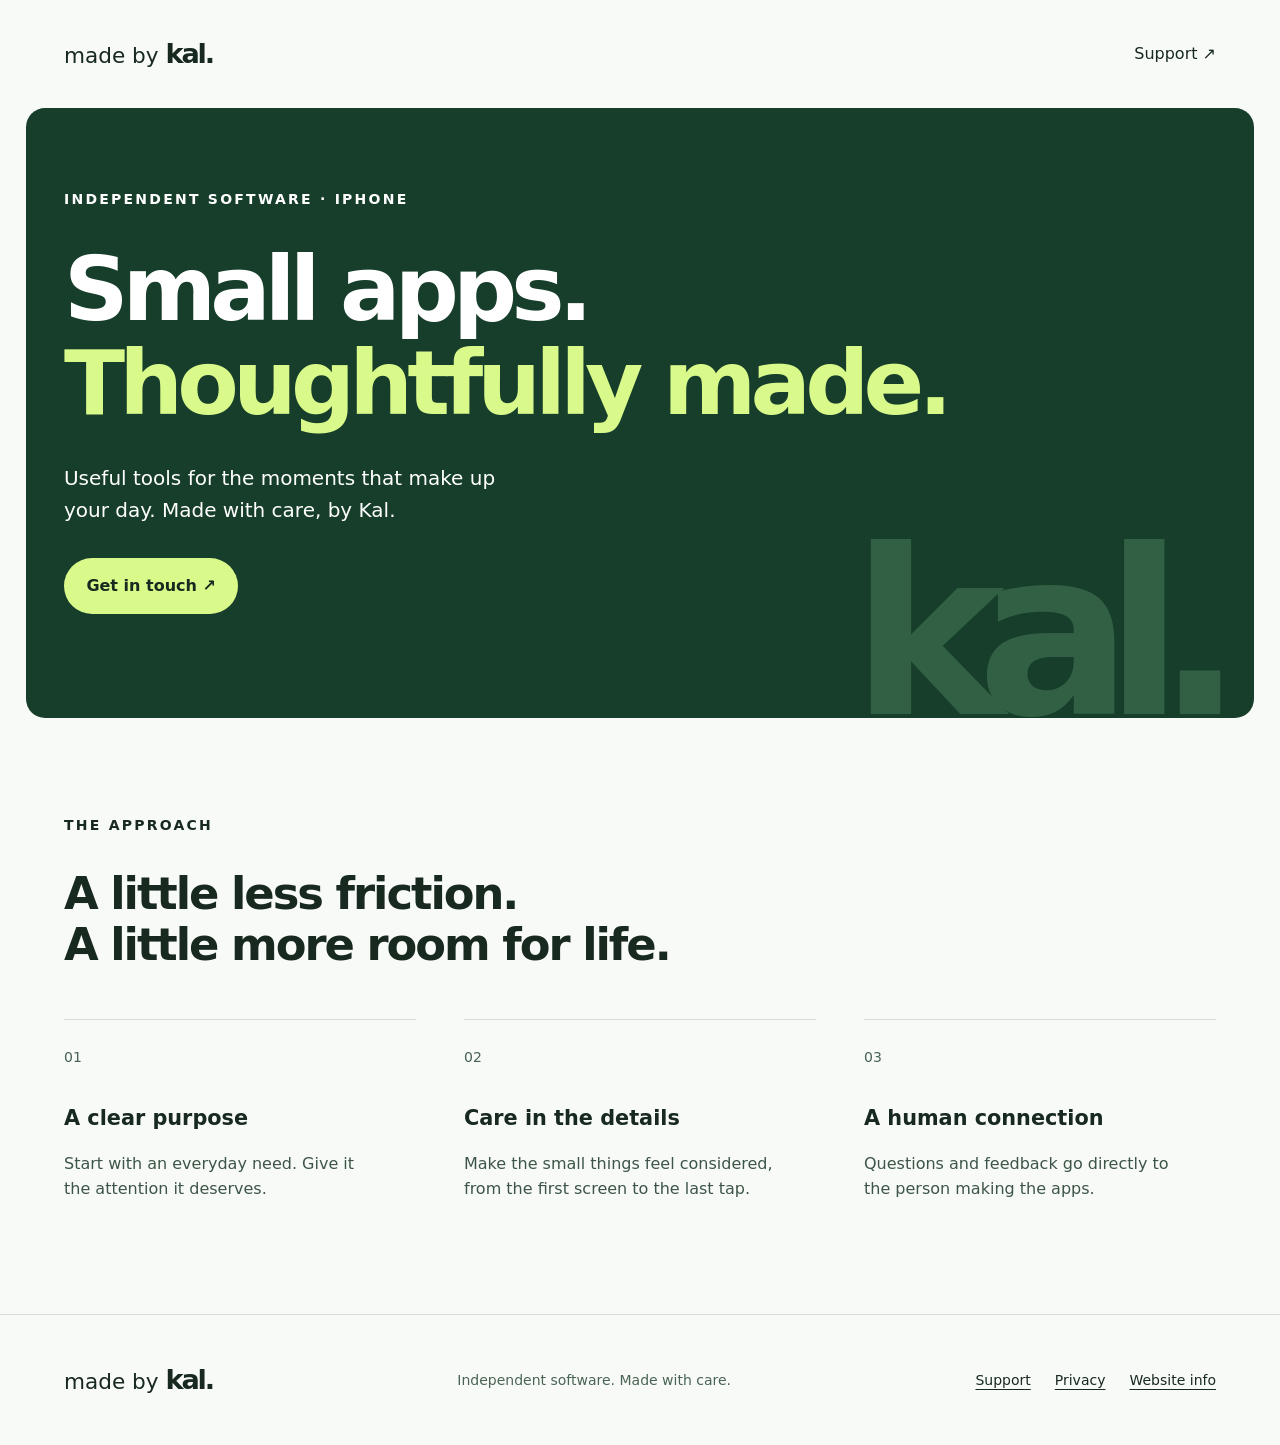
==== index.html @ 5716bead "Prepare Made by Kal public website draft" ====
<!doctype html>
<html lang="en"><head><meta charset="utf-8"><meta name="viewport" content="width=device-width,initial-scale=1"><meta name="robots" content="noindex,nofollow"><title>Made by Kal — Thoughtful iPhone apps</title><meta name="description" content="Independent iPhone apps made with care for everyday life."><link rel="canonical" href="https://madebykal.com/"><meta property="og:title" content="Made by Kal — Thoughtful iPhone apps"><meta property="og:description" content="Independent iPhone apps made with care for everyday life."><meta property="og:type" content="website"><link rel="icon" href="./assets/icon.svg" type="image/svg+xml"><link rel="stylesheet" href="./assets/site.css"></head><body><a class="skip" href="#main">Skip to content</a><header><a class="brand" href="./index.html" aria-label="Made by Kal home">made by <strong>kal.</strong></a><nav aria-label="Main navigation"><a href="./support/index.html">Support ↗</a></nav></header><main id="main"><section class="hero"><p class="eyebrow">Independent software · iPhone</p><h1>Small apps.<br><span>Thoughtfully made.</span></h1><p class="intro">Useful tools for the moments that make up your day. Made with care, by Kal.</p><a class="button" href="./support/index.html">Get in touch ↗</a><div class="signature" aria-hidden="true">kal.</div></section><section class="approach"><p class="eyebrow">The approach</p><h2>A little less friction.<br>A little more room for life.</h2><div class="principles"><article><span>01</span><h3>A clear purpose</h3><p>Start with an everyday need. Give it the attention it deserves.</p></article><article><span>02</span><h3>Care in the details</h3><p>Make the small things feel considered, from the first screen to the last tap.</p></article><article><span>03</span><h3>A human connection</h3><p>Questions and feedback go directly to the person making the apps.</p></article></div></section></main><footer><a class="brand" href="./index.html">made by <strong>kal.</strong></a><p>Independent software. Made with care.</p><nav aria-label="Footer navigation"><a href="./support/index.html">Support</a><a href="./privacy/index.html">Privacy</a><a href="./terms/index.html">Website info</a></nav></footer></body></html>
---- assets/site.css ----
:root{color-scheme:light;--ink:#18291f;--paper:#f8faf8;--green:#163e2b;--accent:#d9fa8b;--line:#d4ddd6}*{box-sizing:border-box}html{scroll-behavior:smooth}body{margin:0;background:var(--paper);color:var(--ink);font-family:system-ui,-apple-system,BlinkMacSystemFont,"Segoe UI",sans-serif;font-size:1rem;line-height:1.6}a{color:inherit;text-underline-offset:.25em}a:focus-visible{outline:3px solid #258349;outline-offset:6px}header,footer{max-width:1440px;margin:auto;padding:2rem 5vw;display:flex;align-items:center;justify-content:space-between;gap:2rem}.brand{font-size:1.35rem;text-decoration:none;white-space:nowrap}.brand strong{font-size:1.7rem;letter-spacing:-.08em}header nav a{text-decoration:none}.hero{position:relative;overflow:hidden;margin:0 2vw;background:var(--green);color:white;padding:5rem max(3vw,1.5rem) 6rem;border-radius:1.2rem;min-height:610px}.eyebrow{text-transform:uppercase;letter-spacing:.16em;font-size:.875rem;font-weight:650;margin:0 0 2rem}h1{font-size:clamp(3rem,7vw,7rem);line-height:1.05;letter-spacing:-.065em;font-weight:600;margin:0 0 2rem;max-width:1050px}.hero h1 span{color:var(--accent)}.intro{max-width:480px;font-size:1.25rem;line-height:1.6;margin:0 0 2rem}.button{display:inline-flex;align-items:center;background:var(--accent);color:var(--ink);text-decoration:none;padding:.95rem 1.4rem;border-radius:100px;font-weight:650}.button:hover{background:white;box-shadow:0 0 0 1px var(--ink)}.signature{position:absolute;bottom:-2rem;right:3vw;font-size:clamp(7rem,18vw,17rem);line-height:1;letter-spacing:-.12em;font-weight:750;color:#326044;pointer-events:none}.hero .button,.hero .intro{position:relative;z-index:1}.approach{max-width:1280px;margin:auto;padding:6rem 5vw}h2{font-size:clamp(2rem,3.5vw,3.5rem);line-height:1.15;letter-spacing:-.045em;font-weight:550;margin:0 0 3rem}.principles{display:grid;grid-template-columns:repeat(3,1fr);gap:3rem}.principles article{border-top:1px solid var(--line);padding-top:1.5rem}.principles span{font-size:.875rem;color:#496454}h3{font-size:1.3rem;margin:2rem 0 .8rem}.principles p{max-width:320px;color:#3d5547}.page{max-width:1180px;margin:auto;padding:5rem 5vw 7rem}.page h1{font-size:clamp(3rem,5.5vw,5.5rem)}.text-link{font-size:clamp(1rem,3vw,1.7rem);overflow-wrap:anywhere}.prose{max-width:680px;margin-top:3rem}.prose h2{font-size:1.55rem;letter-spacing:-.025em;margin:2.5rem 0 .75rem}.prose p{color:#344e3e;font-size:1.05rem}.prose a{overflow-wrap:anywhere}footer{border-top:1px solid var(--line);flex-wrap:wrap;padding-top:2.5rem;padding-bottom:2.5rem}footer p{font-size:.875rem;color:#496454}footer nav{display:flex;gap:1.5rem;font-size:.875rem}.skip{position:absolute;top:-100px;left:1rem;padding:1rem;background:white;z-index:5}.skip:focus{top:1rem}@media(max-width:700px){header,footer{padding:1.4rem 6vw}.hero{padding:3.5rem 6vw 5rem;min-height:auto;margin:0 3vw}.hero h1{font-size:clamp(3rem,10.5vw,4.5rem)}.signature{display:none}.hero .intro{font-size:1.1rem}.approach{padding:4rem 7vw}.principles{grid-template-columns:1fr;gap:1.5rem}.principles p{max-width:none}h3{margin-top:1rem}footer{align-items:flex-start;flex-direction:column;gap:.6rem}footer nav{flex-wrap:wrap}.page{padding:3rem 7vw 5rem}}@media(prefers-reduced-motion:reduce){html{scroll-behavior:auto}}
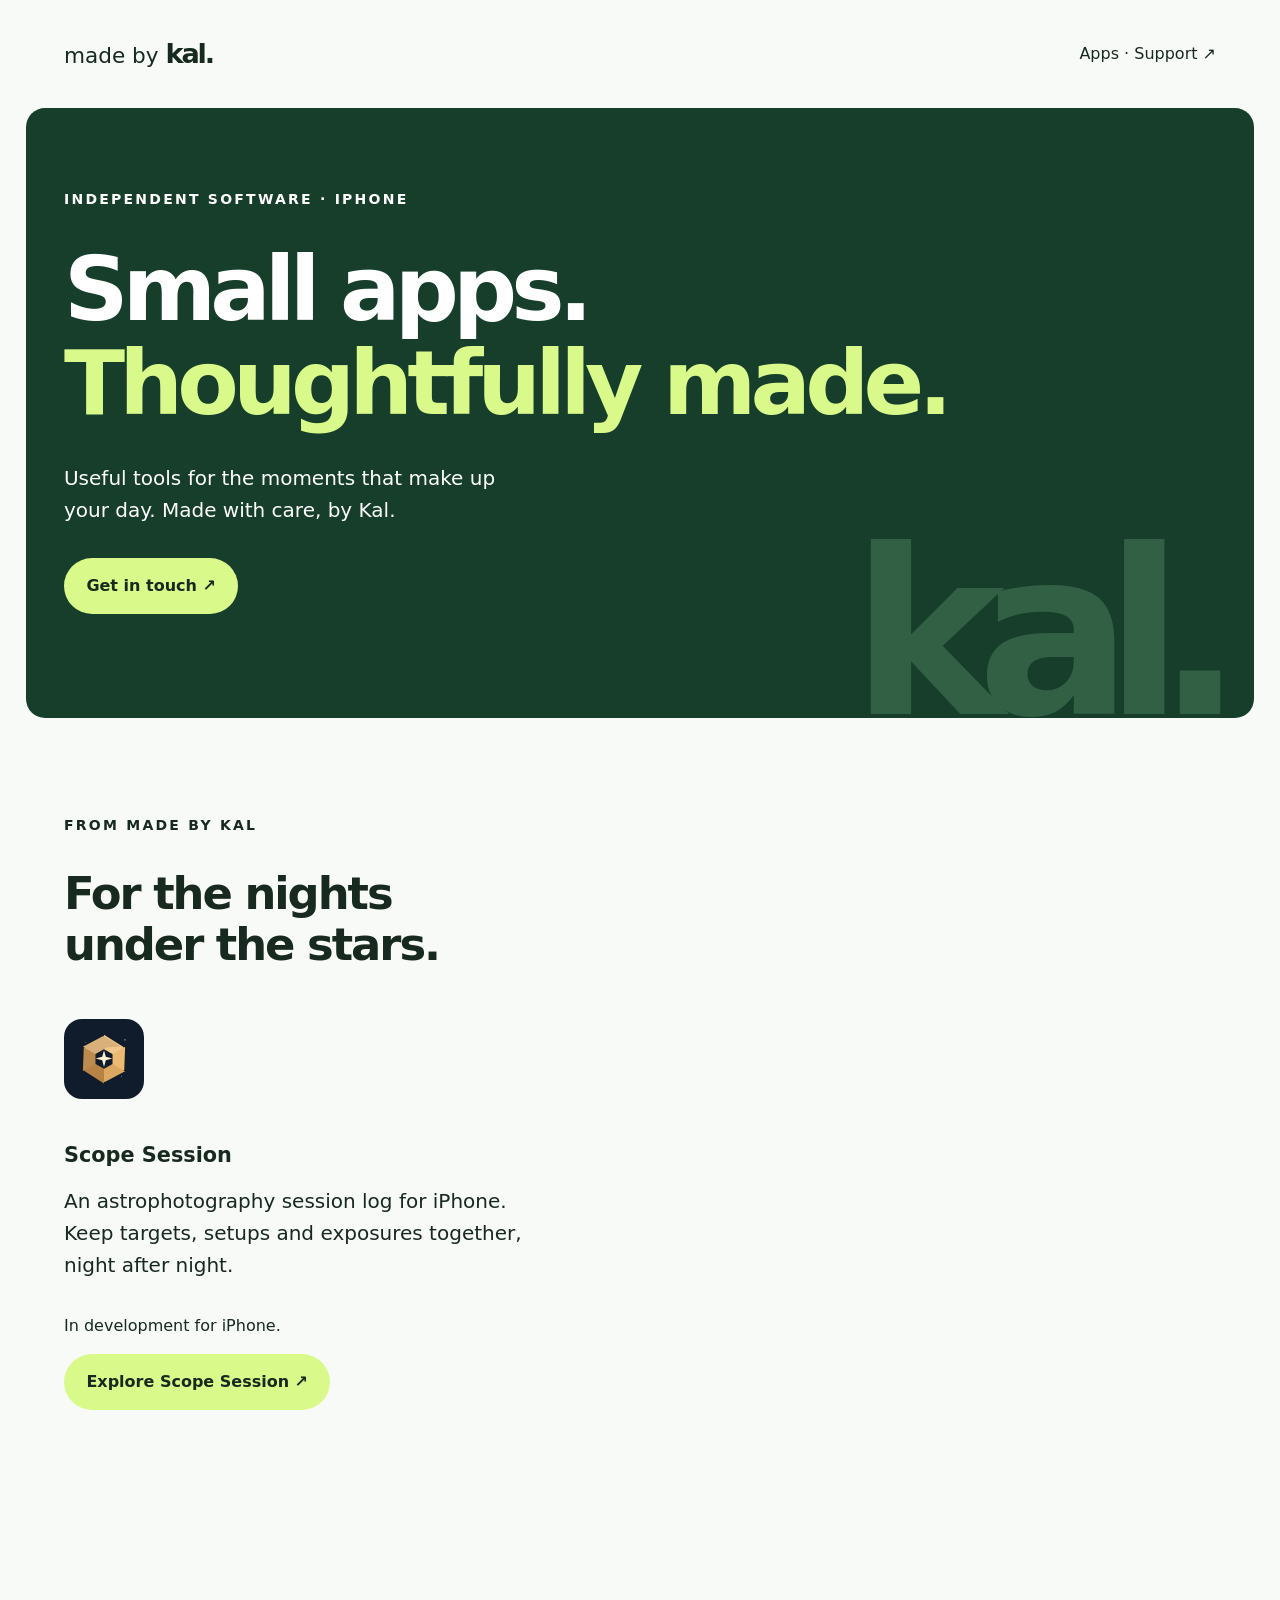
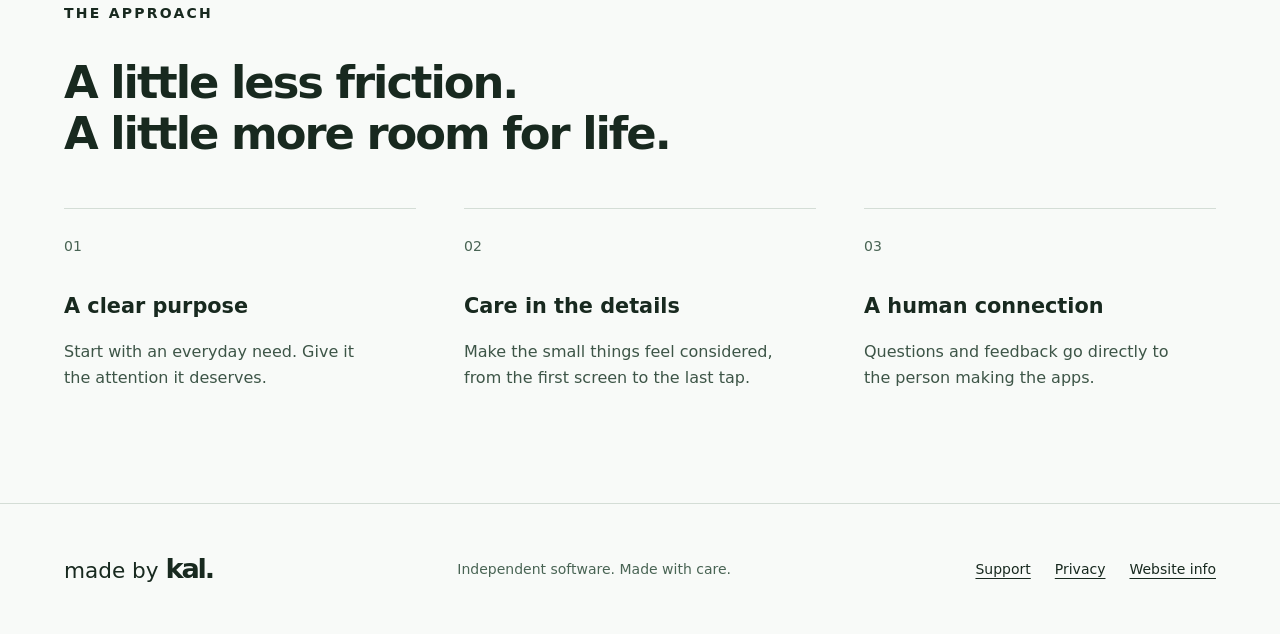
==== commit 34338e7f: "Expand Scope Session landing page and portfolio discovery" ====
--- a/index.html
+++ b/index.html
@@ -1,2 +1,2 @@
 <!doctype html>
-<html lang="en"><head><meta charset="utf-8"><meta name="viewport" content="width=device-width,initial-scale=1"><meta name="robots" content="noindex,nofollow"><title>Made by Kal — Thoughtful iPhone apps</title><meta name="description" content="Independent iPhone apps made with care for everyday life."><link rel="canonical" href="https://madebykal.com/"><meta property="og:title" content="Made by Kal — Thoughtful iPhone apps"><meta property="og:description" content="Independent iPhone apps made with care for everyday life."><meta property="og:type" content="website"><link rel="icon" href="./assets/icon.svg" type="image/svg+xml"><link rel="stylesheet" href="./assets/site.css"></head><body><a class="skip" href="#main">Skip to content</a><header><a class="brand" href="./index.html" aria-label="Made by Kal home">made by <strong>kal.</strong></a><nav aria-label="Main navigation"><a href="./support/index.html">Support ↗</a></nav></header><main id="main"><section class="hero"><p class="eyebrow">Independent software · iPhone</p><h1>Small apps.<br><span>Thoughtfully made.</span></h1><p class="intro">Useful tools for the moments that make up your day. Made with care, by Kal.</p><a class="button" href="./support/index.html">Get in touch ↗</a><div class="signature" aria-hidden="true">kal.</div></section><section class="approach"><p class="eyebrow">The approach</p><h2>A little less friction.<br>A little more room for life.</h2><div class="principles"><article><span>01</span><h3>A clear purpose</h3><p>Start with an everyday need. Give it the attention it deserves.</p></article><article><span>02</span><h3>Care in the details</h3><p>Make the small things feel considered, from the first screen to the last tap.</p></article><article><span>03</span><h3>A human connection</h3><p>Questions and feedback go directly to the person making the apps.</p></article></div></section></main><footer><a class="brand" href="./index.html">made by <strong>kal.</strong></a><p>Independent software. Made with care.</p><nav aria-label="Footer navigation"><a href="./support/index.html">Support</a><a href="./privacy/index.html">Privacy</a><a href="./terms/index.html">Website info</a></nav></footer></body></html>
+<html lang="en"><head><meta charset="utf-8"><meta name="viewport" content="width=device-width,initial-scale=1"><meta name="robots" content="index,follow"><title>Made by Kal — Thoughtful iPhone apps</title><meta name="description" content="Independent iPhone apps made with care for everyday life."><link rel="canonical" href="https://madebykal.com/"><meta property="og:title" content="Made by Kal — Thoughtful iPhone apps"><meta property="og:description" content="Independent iPhone apps made with care for everyday life."><meta property="og:type" content="website"><link rel="icon" href="./assets/icon.svg" type="image/svg+xml"><link rel="stylesheet" href="./assets/site.css"></head><body><a class="skip" href="#main">Skip to content</a><header><a class="brand" href="./index.html" aria-label="Made by Kal home">made by <strong>kal.</strong></a><nav aria-label="Main navigation"><a href="#apps">Apps</a> · <a href="./support/index.html">Support ↗</a></nav></header><main id="main"><section class="hero"><p class="eyebrow">Independent software · iPhone</p><h1>Small apps.<br><span>Thoughtfully made.</span></h1><p class="intro">Useful tools for the moments that make up your day. Made with care, by Kal.</p><a class="button" href="./support/index.html">Get in touch ↗</a><div class="signature" aria-hidden="true">kal.</div></section><section class="approach" id="apps"><p class="eyebrow">From Made by Kal</p><h2>For the nights<br>under the stars.</h2><article><img src="./apps/scope-session/icon.svg" width="80" height="80" alt="Scope Session aperture and star icon" style="border-radius:18px"><h3>Scope Session</h3><p class="intro">An astrophotography session log for iPhone. Keep targets, setups and exposures together, night after night.</p><p>In development for iPhone.</p><a class="button" href="./apps/scope-session/">Explore Scope Session ↗</a></article></section><section class="approach"><p class="eyebrow">The approach</p><h2>A little less friction.<br>A little more room for life.</h2><div class="principles"><article><span>01</span><h3>A clear purpose</h3><p>Start with an everyday need. Give it the attention it deserves.</p></article><article><span>02</span><h3>Care in the details</h3><p>Make the small things feel considered, from the first screen to the last tap.</p></article><article><span>03</span><h3>A human connection</h3><p>Questions and feedback go directly to the person making the apps.</p></article></div></section></main><footer><a class="brand" href="./index.html">made by <strong>kal.</strong></a><p>Independent software. Made with care.</p><nav aria-label="Footer navigation"><a href="./support/index.html">Support</a><a href="./privacy/index.html">Privacy</a><a href="./terms/index.html">Website info</a></nav></footer></body></html>
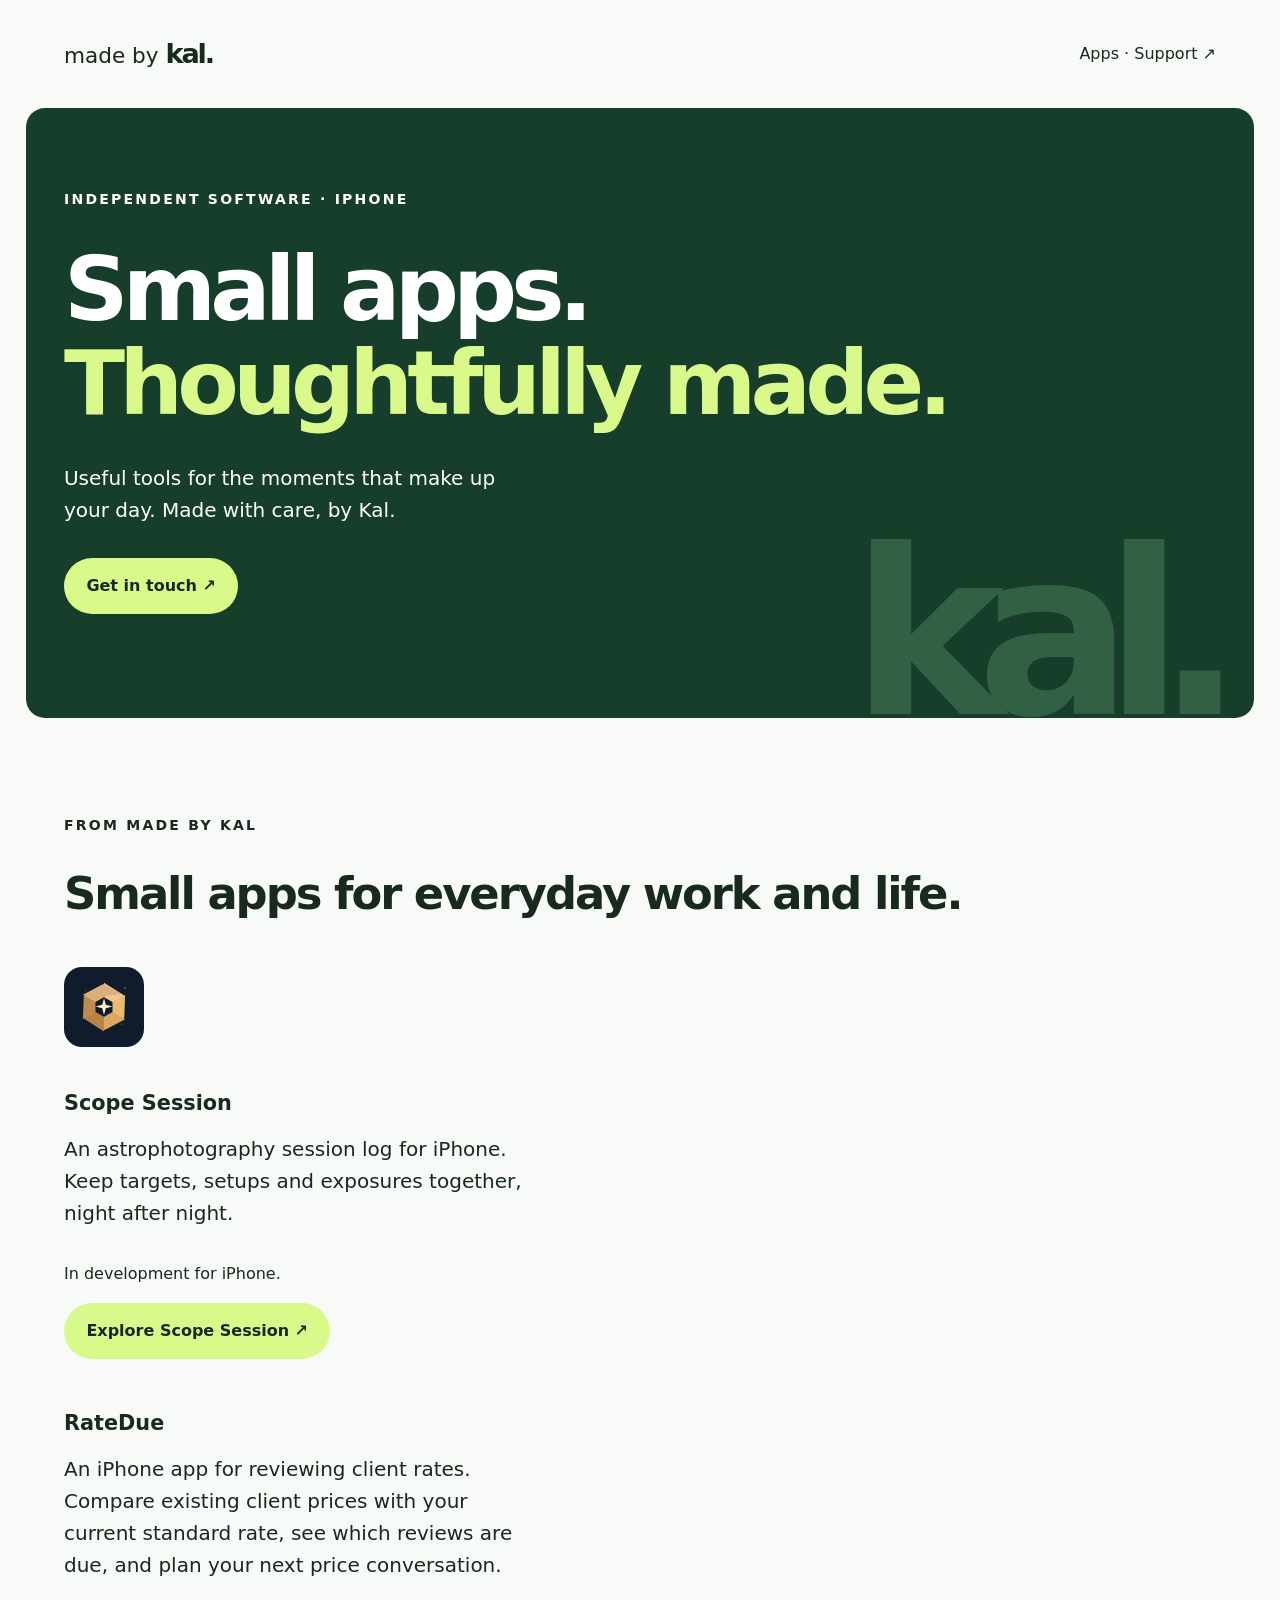
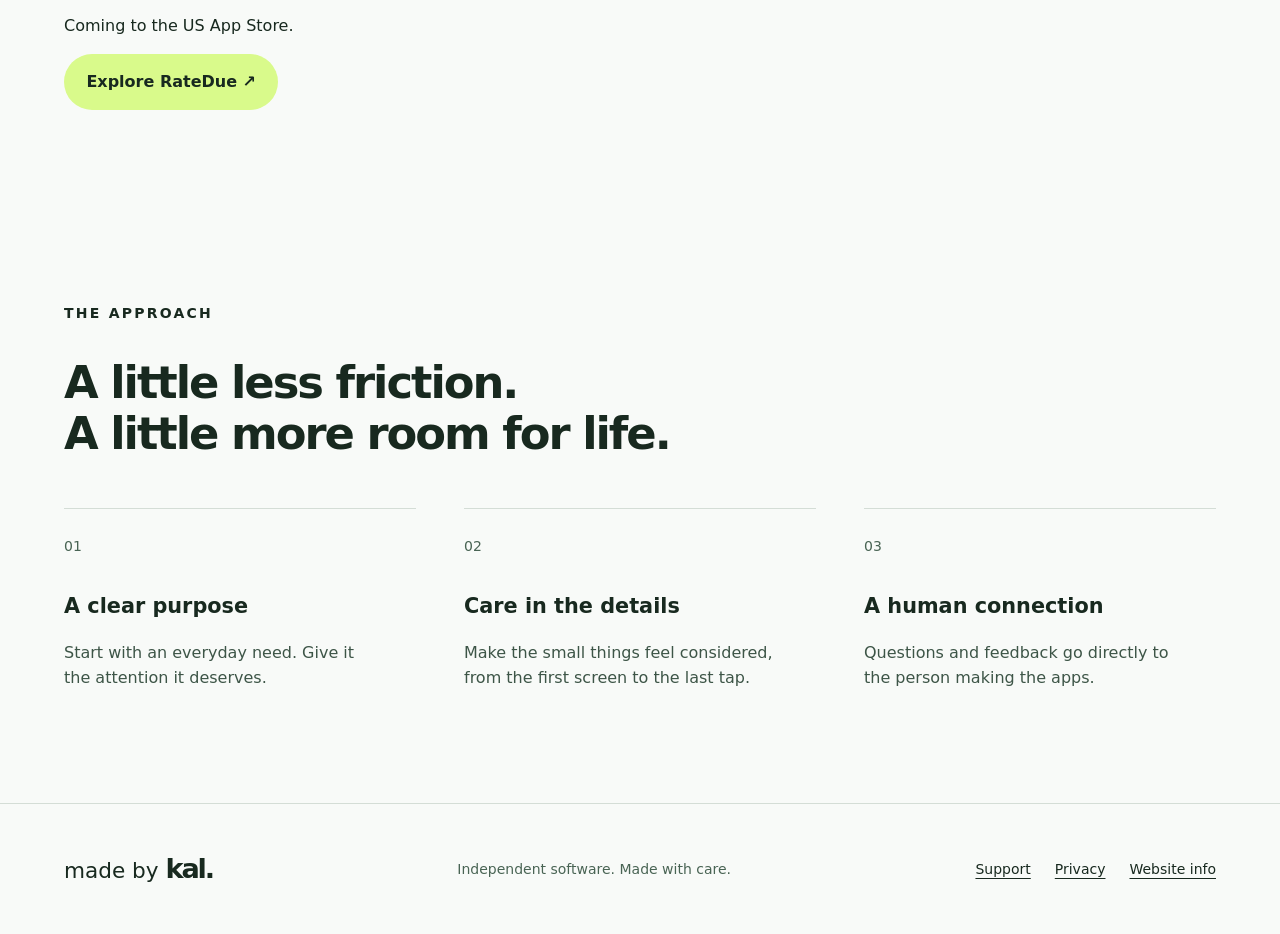
==== commit 5cb6c7e0: "Add RateDue discovery to the shared app homepage" ====
--- a/index.html
+++ b/index.html
@@ -1,2 +1,2 @@
 <!doctype html>
-<html lang="en"><head><meta charset="utf-8"><meta name="viewport" content="width=device-width,initial-scale=1"><meta name="robots" content="index,follow"><title>Made by Kal — Thoughtful iPhone apps</title><meta name="description" content="Independent iPhone apps made with care for everyday life."><link rel="canonical" href="https://madebykal.com/"><meta property="og:title" content="Made by Kal — Thoughtful iPhone apps"><meta property="og:description" content="Independent iPhone apps made with care for everyday life."><meta property="og:type" content="website"><link rel="icon" href="./assets/icon.svg" type="image/svg+xml"><link rel="stylesheet" href="./assets/site.css"></head><body><a class="skip" href="#main">Skip to content</a><header><a class="brand" href="./index.html" aria-label="Made by Kal home">made by <strong>kal.</strong></a><nav aria-label="Main navigation"><a href="#apps">Apps</a> · <a href="./support/index.html">Support ↗</a></nav></header><main id="main"><section class="hero"><p class="eyebrow">Independent software · iPhone</p><h1>Small apps.<br><span>Thoughtfully made.</span></h1><p class="intro">Useful tools for the moments that make up your day. Made with care, by Kal.</p><a class="button" href="./support/index.html">Get in touch ↗</a><div class="signature" aria-hidden="true">kal.</div></section><section class="approach" id="apps"><p class="eyebrow">From Made by Kal</p><h2>For the nights<br>under the stars.</h2><article><img src="./apps/scope-session/icon.svg" width="80" height="80" alt="Scope Session aperture and star icon" style="border-radius:18px"><h3>Scope Session</h3><p class="intro">An astrophotography session log for iPhone. Keep targets, setups and exposures together, night after night.</p><p>In development for iPhone.</p><a class="button" href="./apps/scope-session/">Explore Scope Session ↗</a></article></section><section class="approach"><p class="eyebrow">The approach</p><h2>A little less friction.<br>A little more room for life.</h2><div class="principles"><article><span>01</span><h3>A clear purpose</h3><p>Start with an everyday need. Give it the attention it deserves.</p></article><article><span>02</span><h3>Care in the details</h3><p>Make the small things feel considered, from the first screen to the last tap.</p></article><article><span>03</span><h3>A human connection</h3><p>Questions and feedback go directly to the person making the apps.</p></article></div></section></main><footer><a class="brand" href="./index.html">made by <strong>kal.</strong></a><p>Independent software. Made with care.</p><nav aria-label="Footer navigation"><a href="./support/index.html">Support</a><a href="./privacy/index.html">Privacy</a><a href="./terms/index.html">Website info</a></nav></footer></body></html>
+<html lang="en"><head><meta charset="utf-8"><meta name="viewport" content="width=device-width,initial-scale=1"><meta name="robots" content="index,follow"><title>Made by Kal — Thoughtful iPhone apps</title><meta name="description" content="Independent iPhone apps made with care for everyday life."><link rel="canonical" href="https://madebykal.com/"><meta property="og:title" content="Made by Kal — Thoughtful iPhone apps"><meta property="og:description" content="Independent iPhone apps made with care for everyday life."><meta property="og:type" content="website"><link rel="icon" href="./assets/icon.svg" type="image/svg+xml"><link rel="stylesheet" href="./assets/site.css"></head><body><a class="skip" href="#main">Skip to content</a><header><a class="brand" href="./index.html" aria-label="Made by Kal home">made by <strong>kal.</strong></a><nav aria-label="Main navigation"><a href="#apps">Apps</a> · <a href="./support/index.html">Support ↗</a></nav></header><main id="main"><section class="hero"><p class="eyebrow">Independent software · iPhone</p><h1>Small apps.<br><span>Thoughtfully made.</span></h1><p class="intro">Useful tools for the moments that make up your day. Made with care, by Kal.</p><a class="button" href="./support/index.html">Get in touch ↗</a><div class="signature" aria-hidden="true">kal.</div></section><section class="approach" id="apps"><p class="eyebrow">From Made by Kal</p><h2>Small apps for everyday work and life.</h2><article><img src="./apps/scope-session/icon.svg" width="80" height="80" alt="Scope Session aperture and star icon" style="border-radius:18px"><h3>Scope Session</h3><p class="intro">An astrophotography session log for iPhone. Keep targets, setups and exposures together, night after night.</p><p>In development for iPhone.</p><a class="button" href="./apps/scope-session/">Explore Scope Session ↗</a></article><article style="margin-top:3rem"><h3>RateDue</h3><p class="intro">An iPhone app for reviewing client rates. Compare existing client prices with your current standard rate, see which reviews are due, and plan your next price conversation.</p><p>Coming to the US App Store.</p><a class="button" href="https://ratedue.com/">Explore RateDue ↗</a></article></section><section class="approach"><p class="eyebrow">The approach</p><h2>A little less friction.<br>A little more room for life.</h2><div class="principles"><article><span>01</span><h3>A clear purpose</h3><p>Start with an everyday need. Give it the attention it deserves.</p></article><article><span>02</span><h3>Care in the details</h3><p>Make the small things feel considered, from the first screen to the last tap.</p></article><article><span>03</span><h3>A human connection</h3><p>Questions and feedback go directly to the person making the apps.</p></article></div></section></main><footer><a class="brand" href="./index.html">made by <strong>kal.</strong></a><p>Independent software. Made with care.</p><nav aria-label="Footer navigation"><a href="./support/index.html">Support</a><a href="./privacy/index.html">Privacy</a><a href="./terms/index.html">Website info</a></nav></footer></body></html>
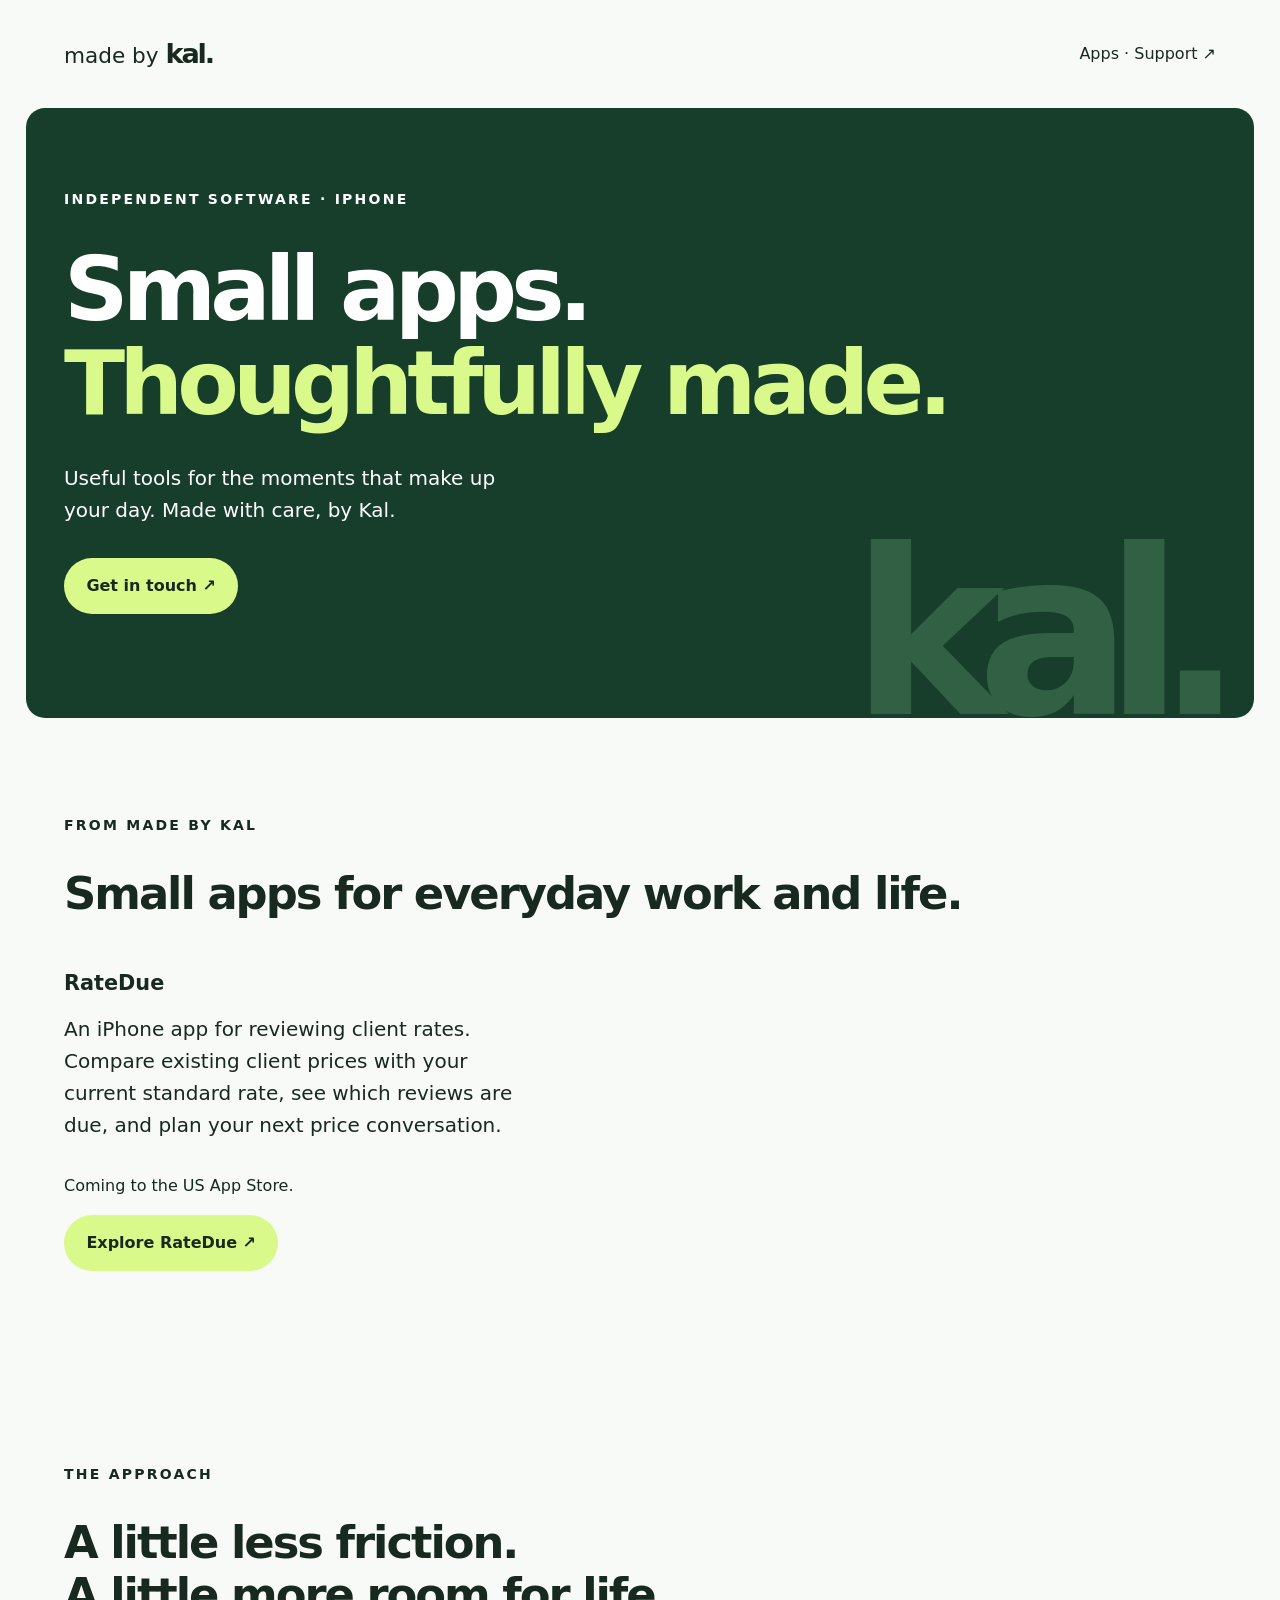
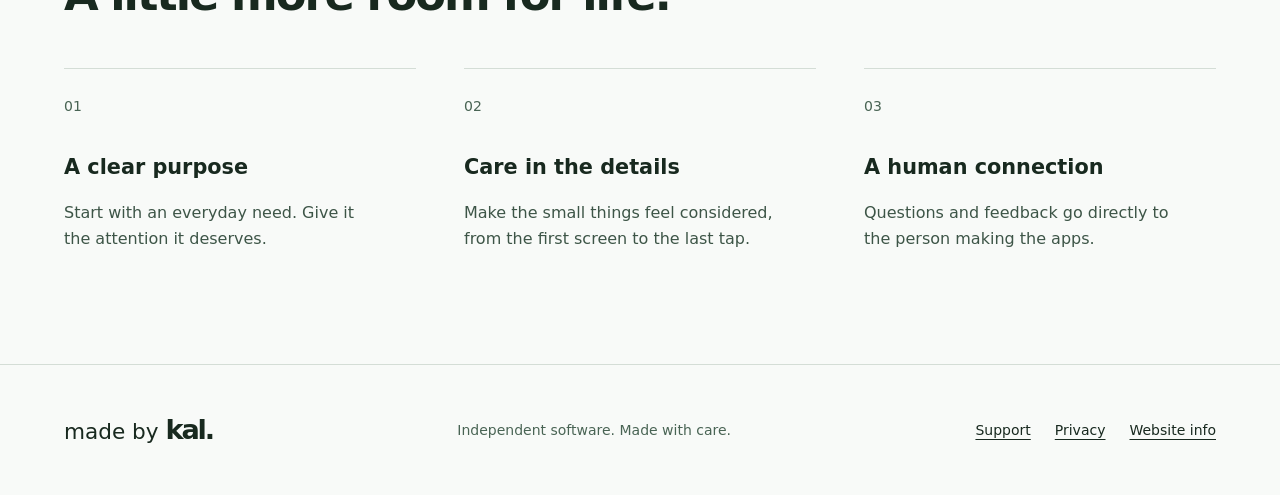
==== commit 2c6ac86d: "Remove paused Scope Session from homepage" ====
--- a/index.html
+++ b/index.html
@@ -1,2 +1,2 @@
 <!doctype html>
-<html lang="en"><head><meta charset="utf-8"><meta name="viewport" content="width=device-width,initial-scale=1"><meta name="robots" content="index,follow"><title>Made by Kal — Thoughtful iPhone apps</title><meta name="description" content="Independent iPhone apps made with care for everyday life."><link rel="canonical" href="https://madebykal.com/"><meta property="og:title" content="Made by Kal — Thoughtful iPhone apps"><meta property="og:description" content="Independent iPhone apps made with care for everyday life."><meta property="og:type" content="website"><link rel="icon" href="./assets/icon.svg" type="image/svg+xml"><link rel="stylesheet" href="./assets/site.css"></head><body><a class="skip" href="#main">Skip to content</a><header><a class="brand" href="./index.html" aria-label="Made by Kal home">made by <strong>kal.</strong></a><nav aria-label="Main navigation"><a href="#apps">Apps</a> · <a href="./support/index.html">Support ↗</a></nav></header><main id="main"><section class="hero"><p class="eyebrow">Independent software · iPhone</p><h1>Small apps.<br><span>Thoughtfully made.</span></h1><p class="intro">Useful tools for the moments that make up your day. Made with care, by Kal.</p><a class="button" href="./support/index.html">Get in touch ↗</a><div class="signature" aria-hidden="true">kal.</div></section><section class="approach" id="apps"><p class="eyebrow">From Made by Kal</p><h2>Small apps for everyday work and life.</h2><article><img src="./apps/scope-session/icon.svg" width="80" height="80" alt="Scope Session aperture and star icon" style="border-radius:18px"><h3>Scope Session</h3><p class="intro">An astrophotography session log for iPhone. Keep targets, setups and exposures together, night after night.</p><p>In development for iPhone.</p><a class="button" href="./apps/scope-session/">Explore Scope Session ↗</a></article><article style="margin-top:3rem"><h3>RateDue</h3><p class="intro">An iPhone app for reviewing client rates. Compare existing client prices with your current standard rate, see which reviews are due, and plan your next price conversation.</p><p>Coming to the US App Store.</p><a class="button" href="https://ratedue.com/">Explore RateDue ↗</a></article></section><section class="approach"><p class="eyebrow">The approach</p><h2>A little less friction.<br>A little more room for life.</h2><div class="principles"><article><span>01</span><h3>A clear purpose</h3><p>Start with an everyday need. Give it the attention it deserves.</p></article><article><span>02</span><h3>Care in the details</h3><p>Make the small things feel considered, from the first screen to the last tap.</p></article><article><span>03</span><h3>A human connection</h3><p>Questions and feedback go directly to the person making the apps.</p></article></div></section></main><footer><a class="brand" href="./index.html">made by <strong>kal.</strong></a><p>Independent software. Made with care.</p><nav aria-label="Footer navigation"><a href="./support/index.html">Support</a><a href="./privacy/index.html">Privacy</a><a href="./terms/index.html">Website info</a></nav></footer></body></html>
+<html lang="en"><head><meta charset="utf-8"><meta name="viewport" content="width=device-width,initial-scale=1"><meta name="robots" content="index,follow"><title>Made by Kal — Thoughtful iPhone apps</title><meta name="description" content="Independent iPhone apps made with care for everyday life."><link rel="canonical" href="https://madebykal.com/"><meta property="og:title" content="Made by Kal — Thoughtful iPhone apps"><meta property="og:description" content="Independent iPhone apps made with care for everyday life."><meta property="og:type" content="website"><link rel="icon" href="./assets/icon.svg" type="image/svg+xml"><link rel="stylesheet" href="./assets/site.css"></head><body><a class="skip" href="#main">Skip to content</a><header><a class="brand" href="./index.html" aria-label="Made by Kal home">made by <strong>kal.</strong></a><nav aria-label="Main navigation"><a href="#apps">Apps</a> · <a href="./support/index.html">Support ↗</a></nav></header><main id="main"><section class="hero"><p class="eyebrow">Independent software · iPhone</p><h1>Small apps.<br><span>Thoughtfully made.</span></h1><p class="intro">Useful tools for the moments that make up your day. Made with care, by Kal.</p><a class="button" href="./support/index.html">Get in touch ↗</a><div class="signature" aria-hidden="true">kal.</div></section><section class="approach" id="apps"><p class="eyebrow">From Made by Kal</p><h2>Small apps for everyday work and life.</h2><article><h3>RateDue</h3><p class="intro">An iPhone app for reviewing client rates. Compare existing client prices with your current standard rate, see which reviews are due, and plan your next price conversation.</p><p>Coming to the US App Store.</p><a class="button" href="https://ratedue.com/">Explore RateDue ↗</a></article></section><section class="approach"><p class="eyebrow">The approach</p><h2>A little less friction.<br>A little more room for life.</h2><div class="principles"><article><span>01</span><h3>A clear purpose</h3><p>Start with an everyday need. Give it the attention it deserves.</p></article><article><span>02</span><h3>Care in the details</h3><p>Make the small things feel considered, from the first screen to the last tap.</p></article><article><span>03</span><h3>A human connection</h3><p>Questions and feedback go directly to the person making the apps.</p></article></div></section></main><footer><a class="brand" href="./index.html">made by <strong>kal.</strong></a><p>Independent software. Made with care.</p><nav aria-label="Footer navigation"><a href="./support/index.html">Support</a><a href="./privacy/index.html">Privacy</a><a href="./terms/index.html">Website info</a></nav></footer></body></html>
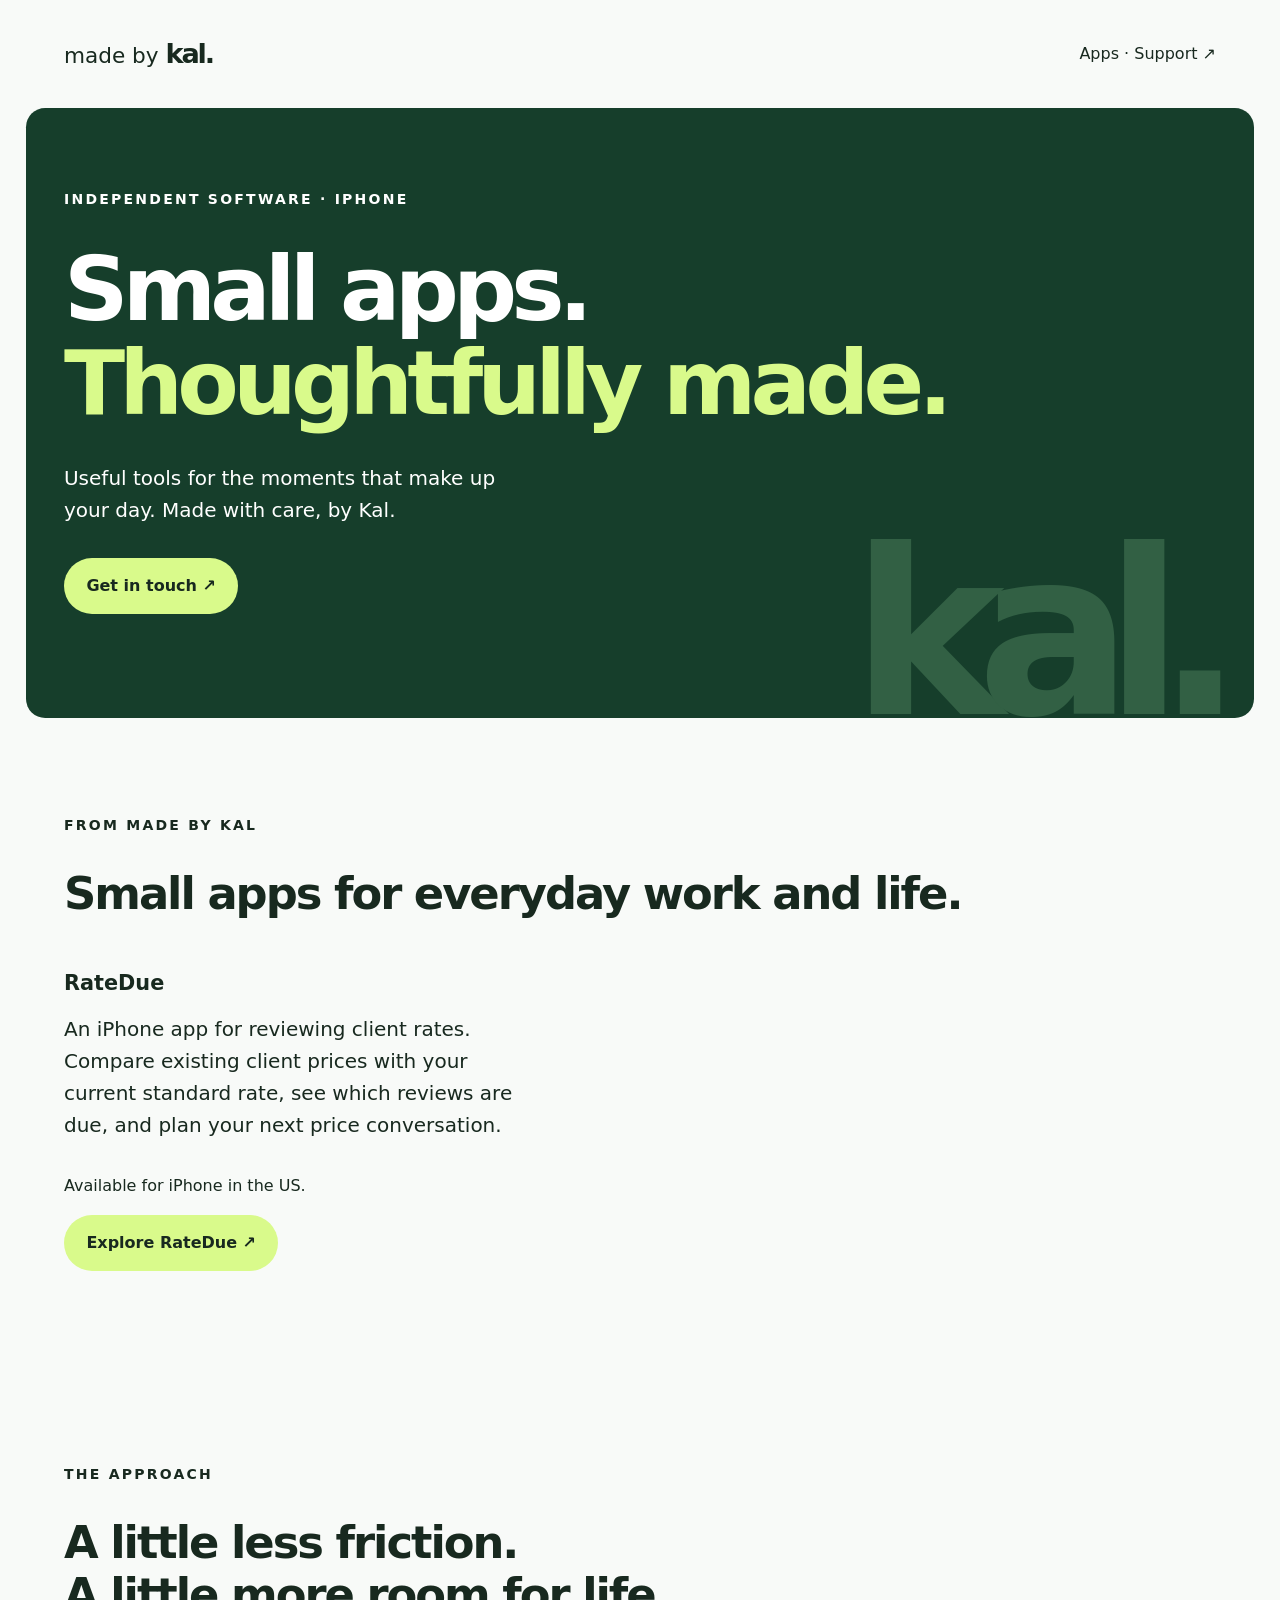
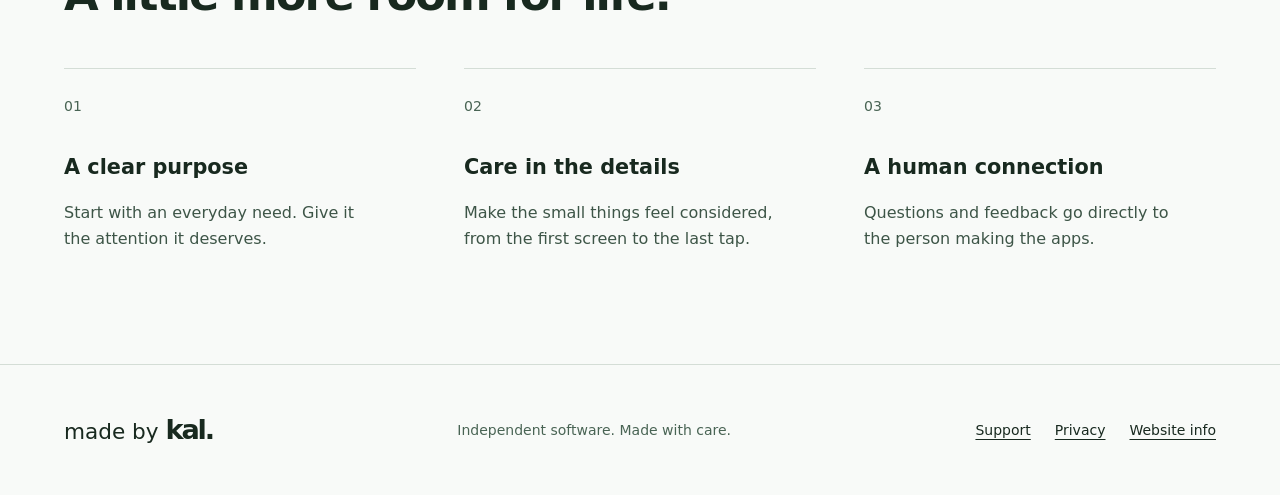
==== commit d39b98cc: "Mark RateDue available following verified US App Store launch" ====
--- a/index.html
+++ b/index.html
@@ -1,2 +1,2 @@
 <!doctype html>
-<html lang="en"><head><meta charset="utf-8"><meta name="viewport" content="width=device-width,initial-scale=1"><meta name="robots" content="index,follow"><title>Made by Kal — Thoughtful iPhone apps</title><meta name="description" content="Independent iPhone apps made with care for everyday life."><link rel="canonical" href="https://madebykal.com/"><meta property="og:title" content="Made by Kal — Thoughtful iPhone apps"><meta property="og:description" content="Independent iPhone apps made with care for everyday life."><meta property="og:type" content="website"><link rel="icon" href="./assets/icon.svg" type="image/svg+xml"><link rel="stylesheet" href="./assets/site.css"></head><body><a class="skip" href="#main">Skip to content</a><header><a class="brand" href="./index.html" aria-label="Made by Kal home">made by <strong>kal.</strong></a><nav aria-label="Main navigation"><a href="#apps">Apps</a> · <a href="./support/index.html">Support ↗</a></nav></header><main id="main"><section class="hero"><p class="eyebrow">Independent software · iPhone</p><h1>Small apps.<br><span>Thoughtfully made.</span></h1><p class="intro">Useful tools for the moments that make up your day. Made with care, by Kal.</p><a class="button" href="./support/index.html">Get in touch ↗</a><div class="signature" aria-hidden="true">kal.</div></section><section class="approach" id="apps"><p class="eyebrow">From Made by Kal</p><h2>Small apps for everyday work and life.</h2><article><h3>RateDue</h3><p class="intro">An iPhone app for reviewing client rates. Compare existing client prices with your current standard rate, see which reviews are due, and plan your next price conversation.</p><p>Coming to the US App Store.</p><a class="button" href="https://ratedue.com/">Explore RateDue ↗</a></article></section><section class="approach"><p class="eyebrow">The approach</p><h2>A little less friction.<br>A little more room for life.</h2><div class="principles"><article><span>01</span><h3>A clear purpose</h3><p>Start with an everyday need. Give it the attention it deserves.</p></article><article><span>02</span><h3>Care in the details</h3><p>Make the small things feel considered, from the first screen to the last tap.</p></article><article><span>03</span><h3>A human connection</h3><p>Questions and feedback go directly to the person making the apps.</p></article></div></section></main><footer><a class="brand" href="./index.html">made by <strong>kal.</strong></a><p>Independent software. Made with care.</p><nav aria-label="Footer navigation"><a href="./support/index.html">Support</a><a href="./privacy/index.html">Privacy</a><a href="./terms/index.html">Website info</a></nav></footer></body></html>
+<html lang="en"><head><meta charset="utf-8"><meta name="viewport" content="width=device-width,initial-scale=1"><meta name="robots" content="index,follow"><title>Made by Kal — Thoughtful iPhone apps</title><meta name="description" content="Independent iPhone apps made with care for everyday life."><link rel="canonical" href="https://madebykal.com/"><meta property="og:title" content="Made by Kal — Thoughtful iPhone apps"><meta property="og:description" content="Independent iPhone apps made with care for everyday life."><meta property="og:type" content="website"><link rel="icon" href="./assets/icon.svg" type="image/svg+xml"><link rel="stylesheet" href="./assets/site.css"></head><body><a class="skip" href="#main">Skip to content</a><header><a class="brand" href="./index.html" aria-label="Made by Kal home">made by <strong>kal.</strong></a><nav aria-label="Main navigation"><a href="#apps">Apps</a> · <a href="./support/index.html">Support ↗</a></nav></header><main id="main"><section class="hero"><p class="eyebrow">Independent software · iPhone</p><h1>Small apps.<br><span>Thoughtfully made.</span></h1><p class="intro">Useful tools for the moments that make up your day. Made with care, by Kal.</p><a class="button" href="./support/index.html">Get in touch ↗</a><div class="signature" aria-hidden="true">kal.</div></section><section class="approach" id="apps"><p class="eyebrow">From Made by Kal</p><h2>Small apps for everyday work and life.</h2><article><h3>RateDue</h3><p class="intro">An iPhone app for reviewing client rates. Compare existing client prices with your current standard rate, see which reviews are due, and plan your next price conversation.</p><p>Available for iPhone in the US.</p><a class="button" href="https://ratedue.com/">Explore RateDue ↗</a></article></section><section class="approach"><p class="eyebrow">The approach</p><h2>A little less friction.<br>A little more room for life.</h2><div class="principles"><article><span>01</span><h3>A clear purpose</h3><p>Start with an everyday need. Give it the attention it deserves.</p></article><article><span>02</span><h3>Care in the details</h3><p>Make the small things feel considered, from the first screen to the last tap.</p></article><article><span>03</span><h3>A human connection</h3><p>Questions and feedback go directly to the person making the apps.</p></article></div></section></main><footer><a class="brand" href="./index.html">made by <strong>kal.</strong></a><p>Independent software. Made with care.</p><nav aria-label="Footer navigation"><a href="./support/index.html">Support</a><a href="./privacy/index.html">Privacy</a><a href="./terms/index.html">Website info</a></nav></footer></body></html>
